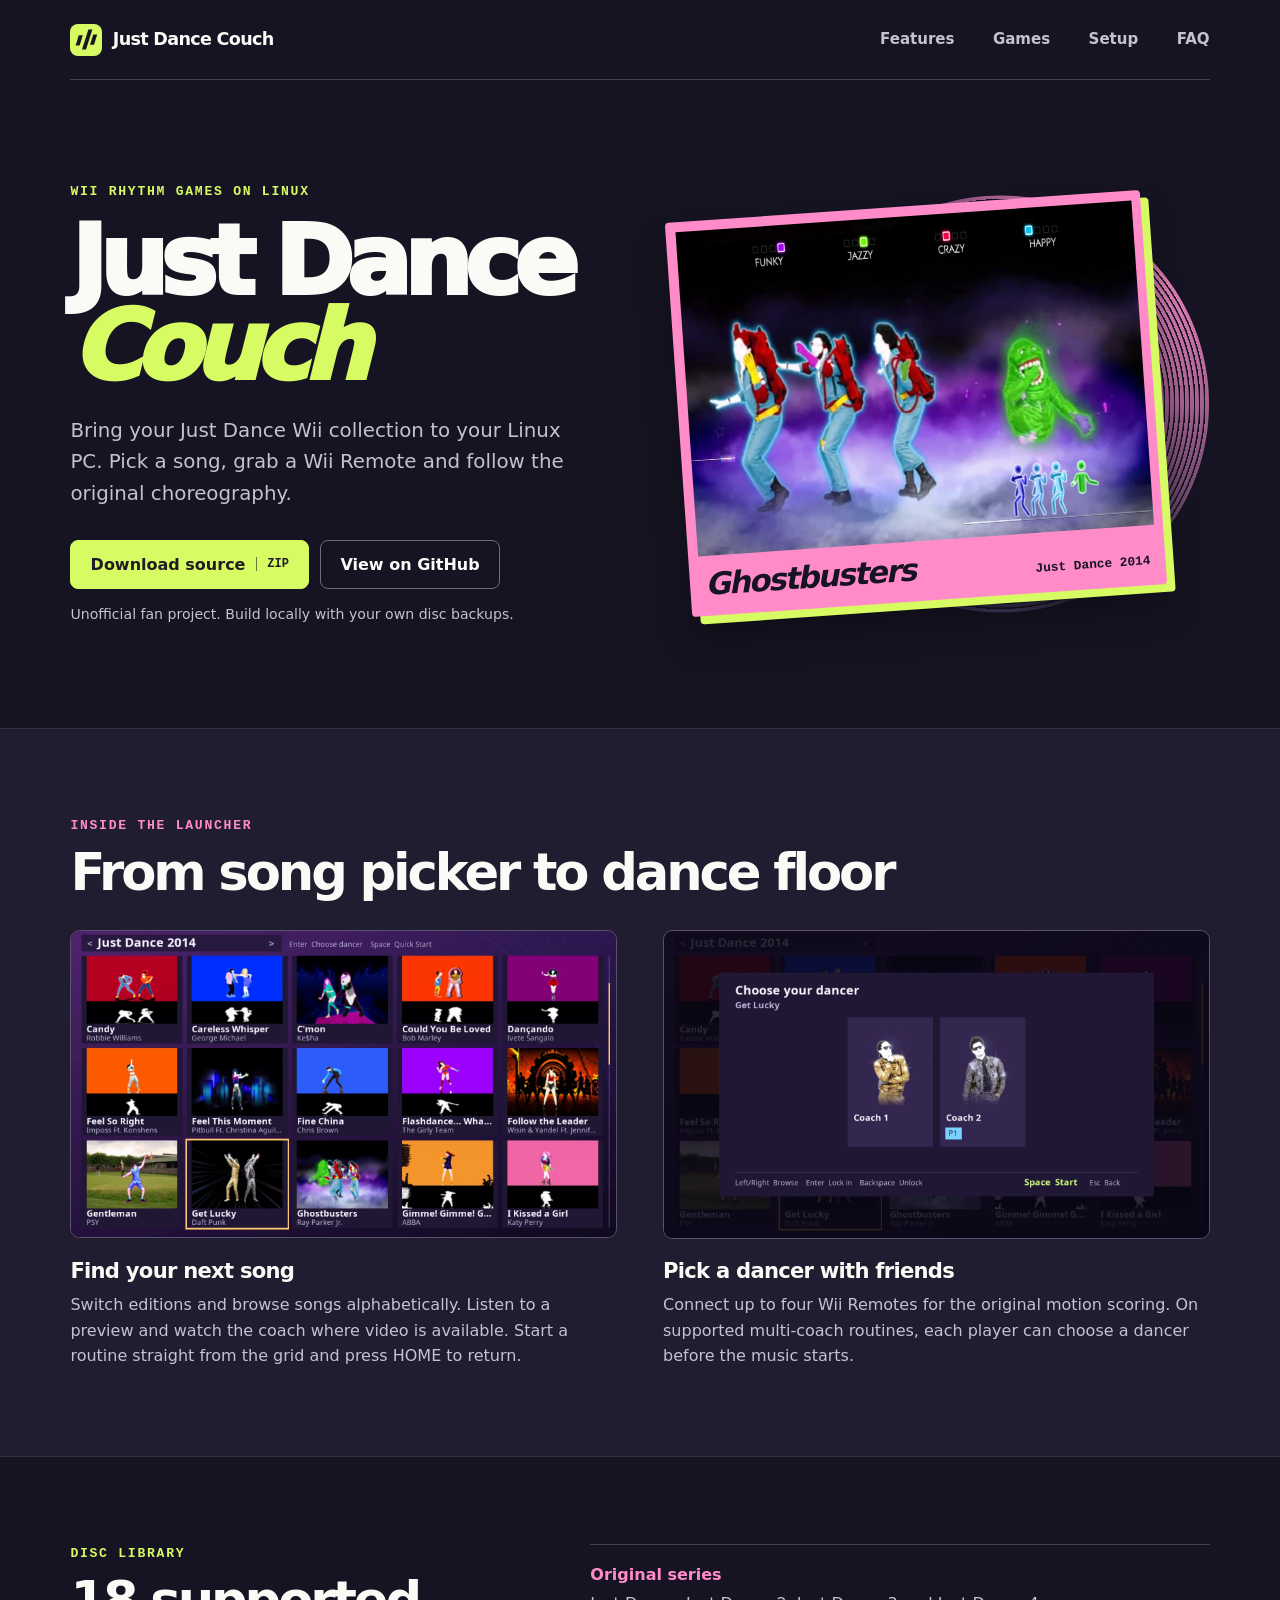
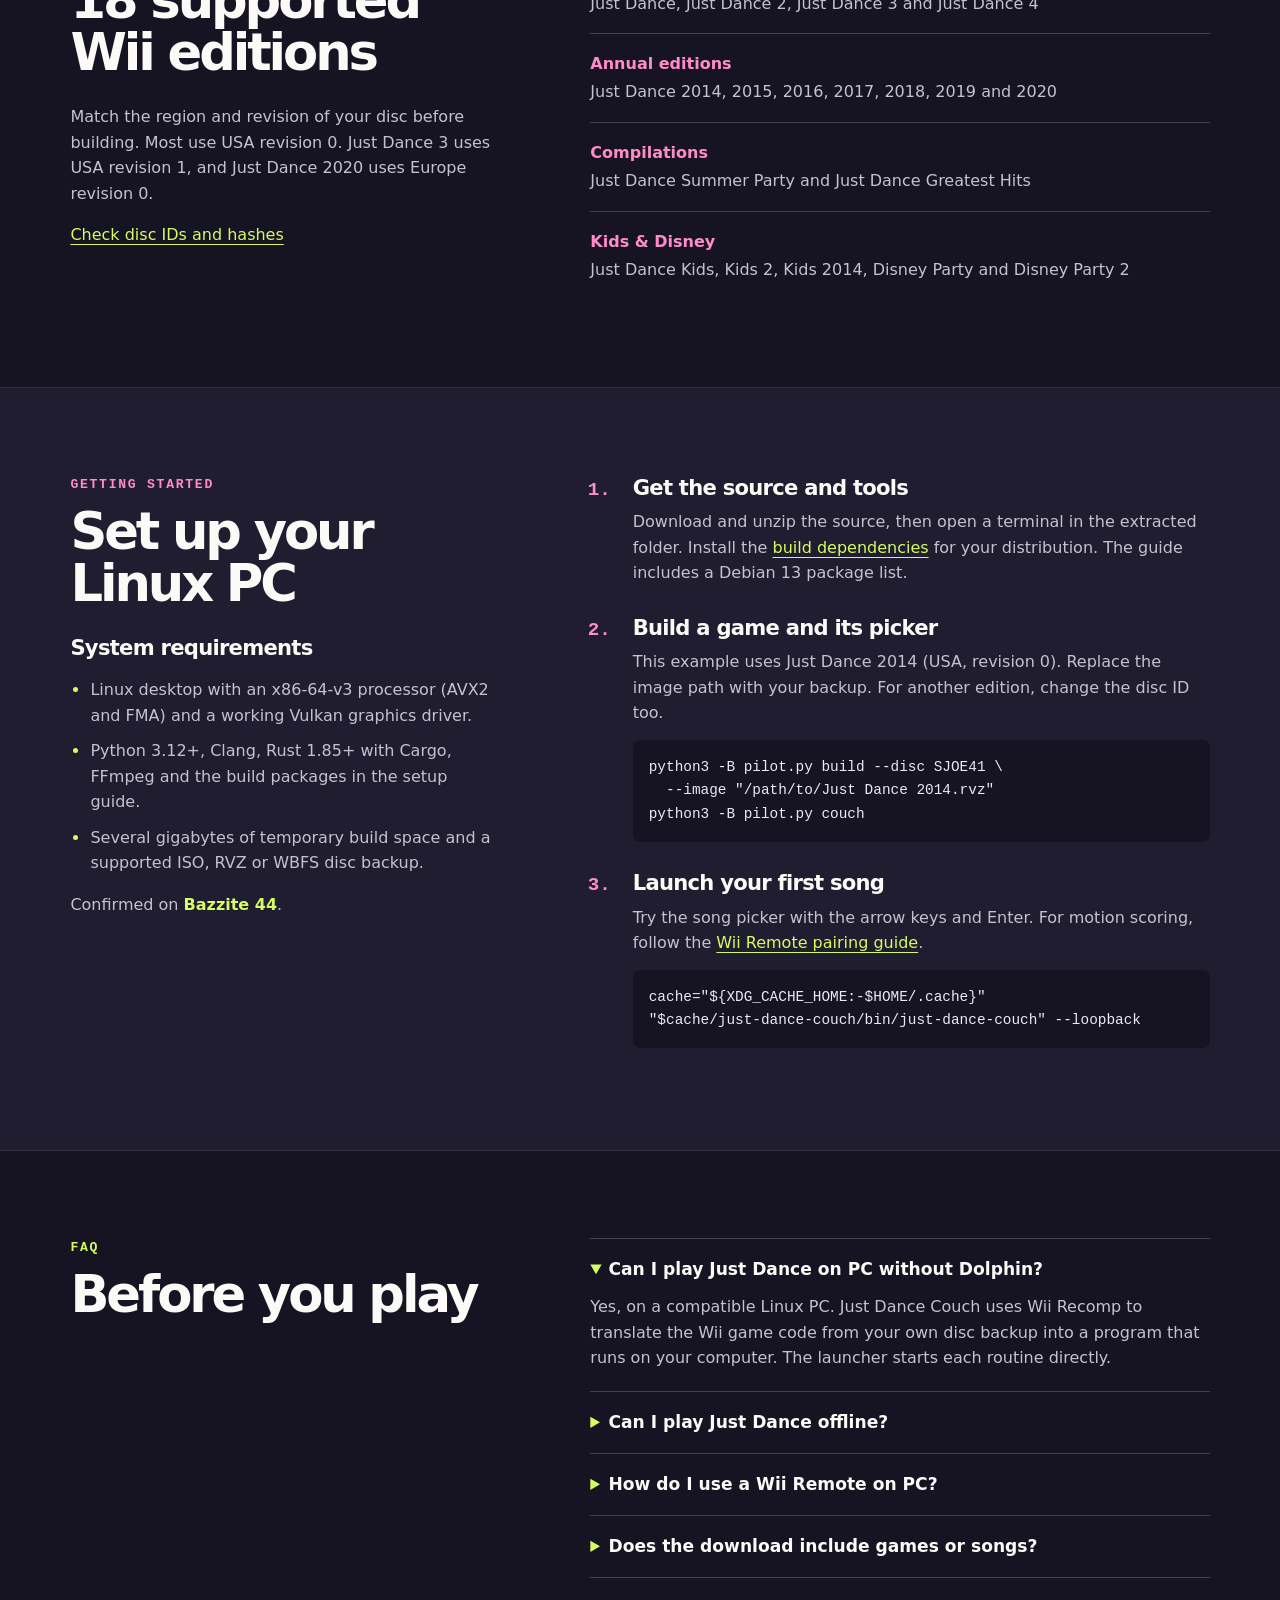
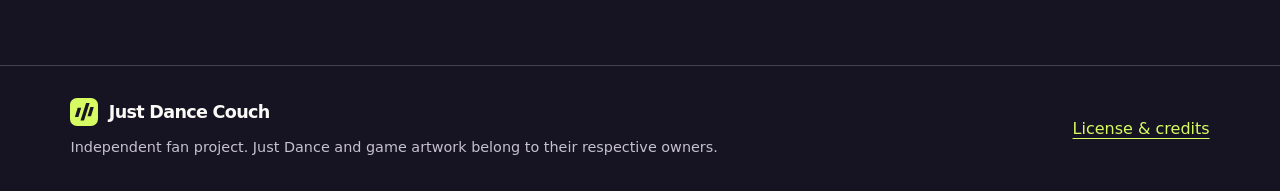
==== docs/index.html @ 65573bfb "Publish the Just Dance Couch landing page on GitHub Pages" ====
<!doctype html>
<html lang="en">
<head>
  <meta charset="utf-8">
  <meta name="viewport" content="width=device-width, initial-scale=1">
  <meta name="theme-color" content="#161422">
  <title>Just Dance Couch – Play Just Dance Wii on a Linux PC</title>
  <meta name="description" content="Play Just Dance on PC with your own Wii disc backups. Explore 18 Wii editions, offline play and Wii Remote motion scoring in this unofficial Linux launcher.">
  <link rel="canonical" href="https://filip722.github.io/Just-Dance-Couch/">
  <link rel="icon" type="image/svg+xml" href="icon.svg">
  <link rel="stylesheet" href="style.css">
  <meta property="og:type" content="website">
  <meta property="og:title" content="Just Dance Couch – Your Wii collection on Linux">
  <meta property="og:description" content="Pick a song, grab a Wii Remote and dance. An unofficial Linux launcher for your own Just Dance Wii backups.">
  <meta property="og:url" content="https://filip722.github.io/Just-Dance-Couch/">
  <meta property="og:image" content="https://filip722.github.io/Just-Dance-Couch/share.jpg">
  <meta property="og:image:width" content="1200">
  <meta property="og:image:height" content="630">
  <meta property="og:image:alt" content="Just Dance Couch beside four-player Ghostbusters gameplay from Just Dance 2014">
  <meta name="twitter:card" content="summary_large_image">
  <meta name="twitter:title" content="Just Dance Couch – Your Wii collection on Linux">
  <meta name="twitter:description" content="Play your own Just Dance Wii discs on a Linux PC with the original choreography and Wii Remote scoring.">
  <meta name="twitter:image" content="https://filip722.github.io/Just-Dance-Couch/share.jpg">
  <meta name="twitter:image:alt" content="Just Dance Couch beside the four Ghostbusters coaches on stage">
  <script type="application/ld+json">
  {
    "@context": "https://schema.org",
    "@type": "SoftwareApplication",
    "name": "Just Dance Couch",
    "url": "https://filip722.github.io/Just-Dance-Couch/",
    "description": "An unofficial Linux launcher for playing supported Just Dance Wii disc backups with their original choreography and motion scoring.",
    "applicationCategory": "GameApplication",
    "operatingSystem": "Linux",
    "processorRequirements": "x86-64-v3 (AVX2 and FMA)",
    "softwareRequirements": "Working Vulkan driver, Python 3.12 or newer and the documented native build tools",
    "downloadUrl": "https://github.com/Filip722/Just-Dance-Couch/archive/26e484105dd560e28f6794220cb9316770522871.zip",
    "screenshot": "https://filip722.github.io/Just-Dance-Couch/screenshots/song-grid.webp",
    "offers": { "@type": "Offer", "price": "0", "priceCurrency": "USD" }
  }
  </script>
</head>
<body>
  <a class="skip" href="#main">Skip to content</a>
  <header class="wrap">
    <a class="brand" href="./"><img src="icon.svg" width="32" height="32" alt="">Just Dance Couch</a>
    <nav aria-label="Main navigation">
      <a href="#features">Features</a><a href="#games">Games</a><a href="#setup">Setup</a><a href="#faq">FAQ</a>
    </nav>
  </header>
  <main id="main">
    <section class="hero wrap" aria-labelledby="hero-title">
      <div class="hero-copy">
        <p class="kicker">Wii rhythm games on Linux</p>
        <h1 id="hero-title">Just Dance <span>Couch</span></h1>
        <p class="intro">Bring your Just Dance Wii collection to your Linux PC. Pick a song, grab a Wii Remote and follow the original choreography.</p>
        <div class="actions">
          <a class="button primary" href="https://github.com/Filip722/Just-Dance-Couch/archive/26e484105dd560e28f6794220cb9316770522871.zip">Download source <small>ZIP</small></a>
          <a class="button secondary" href="https://github.com/Filip722/Just-Dance-Couch">View on GitHub</a>
        </div>
        <p class="note">Unofficial fan project. Build locally with your own disc backups.</p>
      </div>
      <div class="sleeve">
        <div class="record" aria-hidden="true"></div>
        <figure class="cover">
          <img src="screenshots/gameplay.webp" width="640" height="456" fetchpriority="high" alt="Three Ghostbusters coaches and Slimer on stage, with four player markers and the next moves along the bottom">
          <figcaption><span>Ghostbusters</span> Just Dance 2014</figcaption>
        </figure>
      </div>
    </section>

    <section id="features" class="band">
      <div class="wrap">
        <p class="kicker pink">Inside the launcher</p>
        <h2>From song picker to dance floor</h2>
        <div class="features">
          <figure>
            <a href="screenshots/song-grid.webp" aria-label="Open the full-size song library screenshot"><img src="screenshots/song-grid.webp" width="1600" height="900" loading="lazy" alt="Just Dance 2014 song library with Get Lucky highlighted in the five-column grid"></a>
            <figcaption><h3>Find your next song</h3><p>Switch editions and browse songs alphabetically. Listen to a preview and watch the coach where video is available. Start a routine straight from the grid and press HOME to return.</p></figcaption>
          </figure>
          <figure>
            <a href="screenshots/coach-picker.webp" aria-label="Open the full-size dancer selection screenshot"><img src="screenshots/coach-picker.webp" width="1600" height="900" loading="lazy" alt="Get Lucky dancer selection screen with Player 1 assigned to the silver coach"></a>
            <figcaption><h3>Pick a dancer with friends</h3><p>Connect up to four Wii Remotes for the original motion scoring. On supported multi-coach routines, each player can choose a dancer before the music starts.</p></figcaption>
          </figure>
        </div>
      </div>
    </section>

    <section id="games" class="wrap section">
      <div class="split">
        <div><p class="kicker">Disc library</p><h2>18 supported <br>Wii editions</h2>
          <p>Match the region and revision of your disc before building. Most use USA revision 0. Just Dance 3 uses USA revision 1, and Just Dance 2020 uses Europe revision 0.</p>
          <a href="https://github.com/Filip722/Just-Dance-Couch/blob/main/docs/disc-images.md">Check disc IDs and hashes</a>
        </div>
        <dl class="editions">
          <div><dt>Original series</dt><dd>Just Dance, Just Dance 2, Just Dance 3 and Just Dance 4</dd></div>
          <div><dt>Annual editions</dt><dd>Just Dance 2014, 2015, 2016, 2017, 2018, 2019 and 2020</dd></div>
          <div><dt>Compilations</dt><dd>Just Dance Summer Party and Just Dance Greatest Hits</dd></div>
          <div><dt>Kids &amp; Disney</dt><dd>Just Dance Kids, Kids 2, Kids 2014, Disney Party and Disney Party 2</dd></div>
        </dl>
      </div>
    </section>

    <section id="setup" class="band">
      <div class="wrap split">
        <div><p class="kicker pink">Getting started</p><h2>Set up your Linux PC</h2>
          <h3>System requirements</h3>
          <ul class="requirements">
            <li>Linux desktop with an x86-64-v3 processor (AVX2 and FMA) and a working Vulkan graphics driver.</li>
            <li>Python 3.12+, Clang, Rust 1.85+ with Cargo, FFmpeg and the build packages in the setup guide.</li>
            <li>Several gigabytes of temporary build space and a supported ISO, RVZ or WBFS disc backup.</li>
          </ul>
          <p class="platform">Confirmed on <strong>Bazzite 44</strong>.</p>
        </div>
        <ol class="steps">
          <li><h3>Get the source and tools</h3><p>Download and unzip the source, then open a terminal in the extracted folder. Install the <a href="https://github.com/Filip722/Just-Dance-Couch#1-install-the-build-dependencies">build dependencies</a> for your distribution. The guide includes a Debian 13 package list.</p></li>
          <li><h3>Build a game and its picker</h3><p>This example uses Just Dance 2014 (USA, revision 0). Replace the image path with your backup. For another edition, change the disc ID too.</p>
            <pre tabindex="0" role="region" aria-label="Build commands"><code>python3 -B pilot.py build --disc SJOE41 \
  --image "/path/to/Just Dance 2014.rvz"
python3 -B pilot.py couch</code></pre>
          </li>
          <li><h3>Launch your first song</h3><p>Try the song picker with the arrow keys and Enter. For motion scoring, follow the <a href="https://github.com/Filip722/Just-Dance-Couch#wii-remotes">Wii Remote pairing guide</a>.</p>
            <pre tabindex="0" role="region" aria-label="Launch commands"><code>cache="${XDG_CACHE_HOME:-$HOME/.cache}"
"$cache/just-dance-couch/bin/just-dance-couch" --loopback</code></pre>
          </li>
        </ol>
      </div>
    </section>

    <section id="faq" class="wrap section split">
      <div><p class="kicker">FAQ</p><h2>Before you play</h2></div>
      <div class="answers">
        <details open><summary>Can I play Just Dance on PC without Dolphin?</summary><p>Yes, on a compatible Linux PC. Just Dance Couch uses Wii Recomp to translate the Wii game code from your own disc backup into a program that runs on your computer. The launcher starts each routine directly.</p></details>
        <details><summary>Can I play Just Dance offline?</summary><p>The first build needs internet access to fetch tools and runtime sources. After setup, you can play offline with local disc images. Keep the original images accessible during play. If they live on a network share, you still need a connection to that share.</p></details>
        <details><summary>How do I use a Wii Remote on PC?</summary><p>For direct pairing, attach a Nintendo Wii Bluetooth module (USB ID <code>057e:0305</code>), grant your user access, then start the launcher with <code>--usb-wii</code>. Press the red SYNC button inside each remote. A remote paired through Linux BlueZ can also work with a readable and writable <code>hidraw</code> device.</p></details>
        <details><summary>Does the download include games or songs?</summary><p>The free download contains the launcher source. Supply backups of Wii discs you own. You can also import your own Wii add-ons for the supported USA editions of Just Dance 2, 3, 4, 2014 and 2015.</p></details>
      </div>
    </section>
  </main>
  <footer><div class="wrap"><div><a class="brand" href="./"><img src="icon.svg" width="28" height="28" alt="">Just Dance Couch</a><p>Independent fan project. Just Dance and game artwork belong to their respective owners.</p></div><a href="https://github.com/Filip722/Just-Dance-Couch#license-and-credits">License &amp; credits</a></div></footer>
</body>
</html>
---- docs/style.css ----
:root {
  color-scheme: dark;
  --bg: #161422;
  --surface: #201d30;
  --ink: #fcfaf6;
  --muted: #c6c1d0;
  --lime: #d7fb62;
  --pink: #ff8cc9;
  --line: #464151;
  font: 100%/1.6 Inter, system-ui, sans-serif;
  color: var(--ink);
  background: var(--bg);
}
* { box-sizing: border-box; }
body, h1, h2, h3, p, figure, dl, dd { margin: 0; }
img { display: block; max-width: 100%; height: auto; }
a { color: var(--lime); text-underline-offset: .22em; }
a:hover { color: white; }
:focus-visible { outline: 3px solid var(--pink); outline-offset: 4px; }
.skip { position: absolute; left: 1rem; top: -8rem; z-index: 2; padding: .6rem; background: var(--bg); }
.skip:focus { top: .5rem; }
.wrap { width: min(73rem, 89%); margin-inline: auto; }
header, footer .wrap, nav, .actions, .brand { display: flex; align-items: center; }
header { min-height: 5rem; justify-content: space-between; border-bottom: 1px solid var(--line); }
.brand { gap: .65rem; color: var(--ink); font-size: 1.1rem; font-weight: 800; letter-spacing: -.04em; text-decoration: none; }
nav { gap: clamp(.8rem, 3vw, 2.4rem); }
nav a { color: var(--muted); font-size: .94rem; font-weight: 600; text-decoration: none; padding-block: .6rem; }
.hero { display: grid; grid-template-columns: 1fr 1fr; gap: 2rem; align-items: center; padding-block: clamp(4.5rem, 8vw, 8rem); }
.kicker { font: 700 .82rem/1.5 ui-monospace, monospace; text-transform: uppercase; letter-spacing: .13em; color: var(--lime); }
.pink { color: var(--pink); }
h1, h2, h3, .cover figcaption span { font-family: "Archivo Black", Inter, system-ui, sans-serif; }
h1 { margin: 1.1rem 0 1.5rem; font-size: clamp(4rem, 7.5vw, 7.1rem); font-weight: 950; line-height: .89; letter-spacing: -.078em; }
h1 span { display: block; width: fit-content; color: var(--lime); font-style: italic; padding-right: .1em; }
h2 { font-size: clamp(2.25rem, 4vw, 3.7rem); line-height: 1.02; letter-spacing: -.06em; font-weight: 850; margin: .65rem 0 1.6rem; }
h3 { font-size: 1.32rem; line-height: 1.25; letter-spacing: -.035em; }
p, dd, li { color: var(--muted); }
.intro { max-width: 33rem; font-size: clamp(1.08rem, 1.55vw, 1.32rem); }
.actions { flex-wrap: wrap; gap: .7rem; margin-top: 1.9rem; }
.button { display: inline-flex; align-items: center; gap: .65rem; justify-content: center; min-height: 3rem; padding: .65rem 1.2rem; border: 1px solid; border-radius: .5rem; text-decoration: none; font-weight: 750; }
.primary { background: var(--lime); color: #211c26; border-color: var(--lime); }
.primary:hover { background: #e7ffa0; color: #211c26; }
.primary small { font: 700 .75rem ui-monospace, monospace; border-left: 1px solid #687a30; padding-left: .65rem; }
.secondary { color: var(--ink); border-color: #71697c; }
.secondary:hover { background: var(--surface); }
.note { font-size: .88rem; margin-top: .9rem; }
.sleeve { position: relative; isolation: isolate; padding: 1rem 10% 1rem 4%; }
.record { position: absolute; z-index: -1; right: 0; top: 1%; bottom: 1%; aspect-ratio: 1; max-width: 100%; border-radius: 50%; background: repeating-radial-gradient(circle, transparent 0 3px, #141020 4px 5px), conic-gradient(from -50deg, #473351, #ff8cc9, #59405e, #a999ed, #473351); }
.cover { position: relative; transform: rotate(-4deg); padding: .6rem; border-radius: .25rem; background: var(--pink); box-shadow: .5rem .5rem 0 var(--lime), 0 1.5rem 2rem #100e19; color: var(--bg); }
.cover img { width: 100%; }
.cover figcaption { display: flex; align-items: baseline; justify-content: space-between; flex-wrap: wrap; gap: 0 .5rem; padding: .55rem .35rem .1rem; font: 700 .8rem/1.3 ui-monospace, monospace; }
.cover figcaption span { font-size: clamp(1.15rem, 2.4vw, 2rem); font-weight: 900; font-style: italic; letter-spacing: -.06em; }
.band { background: var(--surface); border-block: 1px solid #343041; }
.band > .wrap, .section { padding-block: clamp(3.75rem, 6.8vw, 6rem); }
.features { display: grid; grid-template-columns: 1fr 1fr; gap: clamp(1.75rem, 3.6vw, 3.3rem); margin-top: 2rem; }
.features img { width: 100%; border: 1px solid #5a526e; border-radius: .6rem; }
.features figure > a { display: block; }
.features figcaption { margin-top: 1.2rem; }
.features p, .steps p { margin-top: .5rem; }
.split { display: grid; grid-template-columns: minmax(0,.82fr) minmax(0,1.18fr); gap: clamp(2rem, 7vw, 6.5rem); }
.split > div > p + a { display: inline-block; margin-top: 1rem; }
.editions > div, .answers details { border-top: 1px solid var(--line); padding: 1.05rem 0; }
.editions dt { font-weight: 750; color: var(--pink); }
.editions dd { margin-top: .2rem; }
.requirements { padding-left: 1.25rem; }
.requirements li + li { margin-top: .6rem; }
.requirements li::marker, .platform strong { color: var(--lime); }
.steps { margin: 0; padding-left: 2rem; }
.steps li { padding-left: .65rem; }
.steps li + li { margin-top: 1.8rem; }
.steps li::marker { font: bold 1.2rem ui-monospace, monospace; color: var(--pink); }
.steps h3 { color: var(--ink); }
pre { background: var(--bg); padding: 1rem; border-radius: .45rem; overflow-x: auto; color: #eee8f5; font-size: .9rem; }
code { font-family: ui-monospace, monospace; }
.answers details:last-child { border-bottom: 1px solid var(--line); }
summary { cursor: pointer; font-weight: 700; font-size: 1.07rem; }
summary::marker { color: var(--lime); }
details p { margin: .7rem 0 .2rem; }
footer { border-top: 1px solid var(--line); }
footer .wrap { justify-content: space-between; gap: 1.4rem; padding-block: 2rem; }
footer p { margin-top: .6rem; font-size: .9rem; }
footer .wrap > a { flex-shrink: 0; }
@media (max-width: 48rem) {
  .hero, .split { grid-template-columns: minmax(0,1fr); }
  .hero { padding-block: 3.5rem; gap: 2rem; }
  h1 { font-size: clamp(4.2rem, 13vw, 6.5rem); }
  .sleeve { width: min(100%, 31rem); margin-inline: auto; }
  .split { gap: 1.8rem; }
  .split h2 br { display: none; }
}
@media (max-width: 36rem) {
  header { align-items: flex-start; flex-direction: column; gap: .4rem; padding-block: 1rem .55rem; }
  nav { width: 100%; justify-content: space-between; gap: .5rem; }
  nav a { padding: .5rem 0; }
  .features { grid-template-columns: minmax(0,1fr); gap: 2.2rem; }
  .wrap { width: 89%; }
  .button { padding-inline: .85rem; }
  footer .wrap { align-items: flex-start; flex-direction: column; }
}
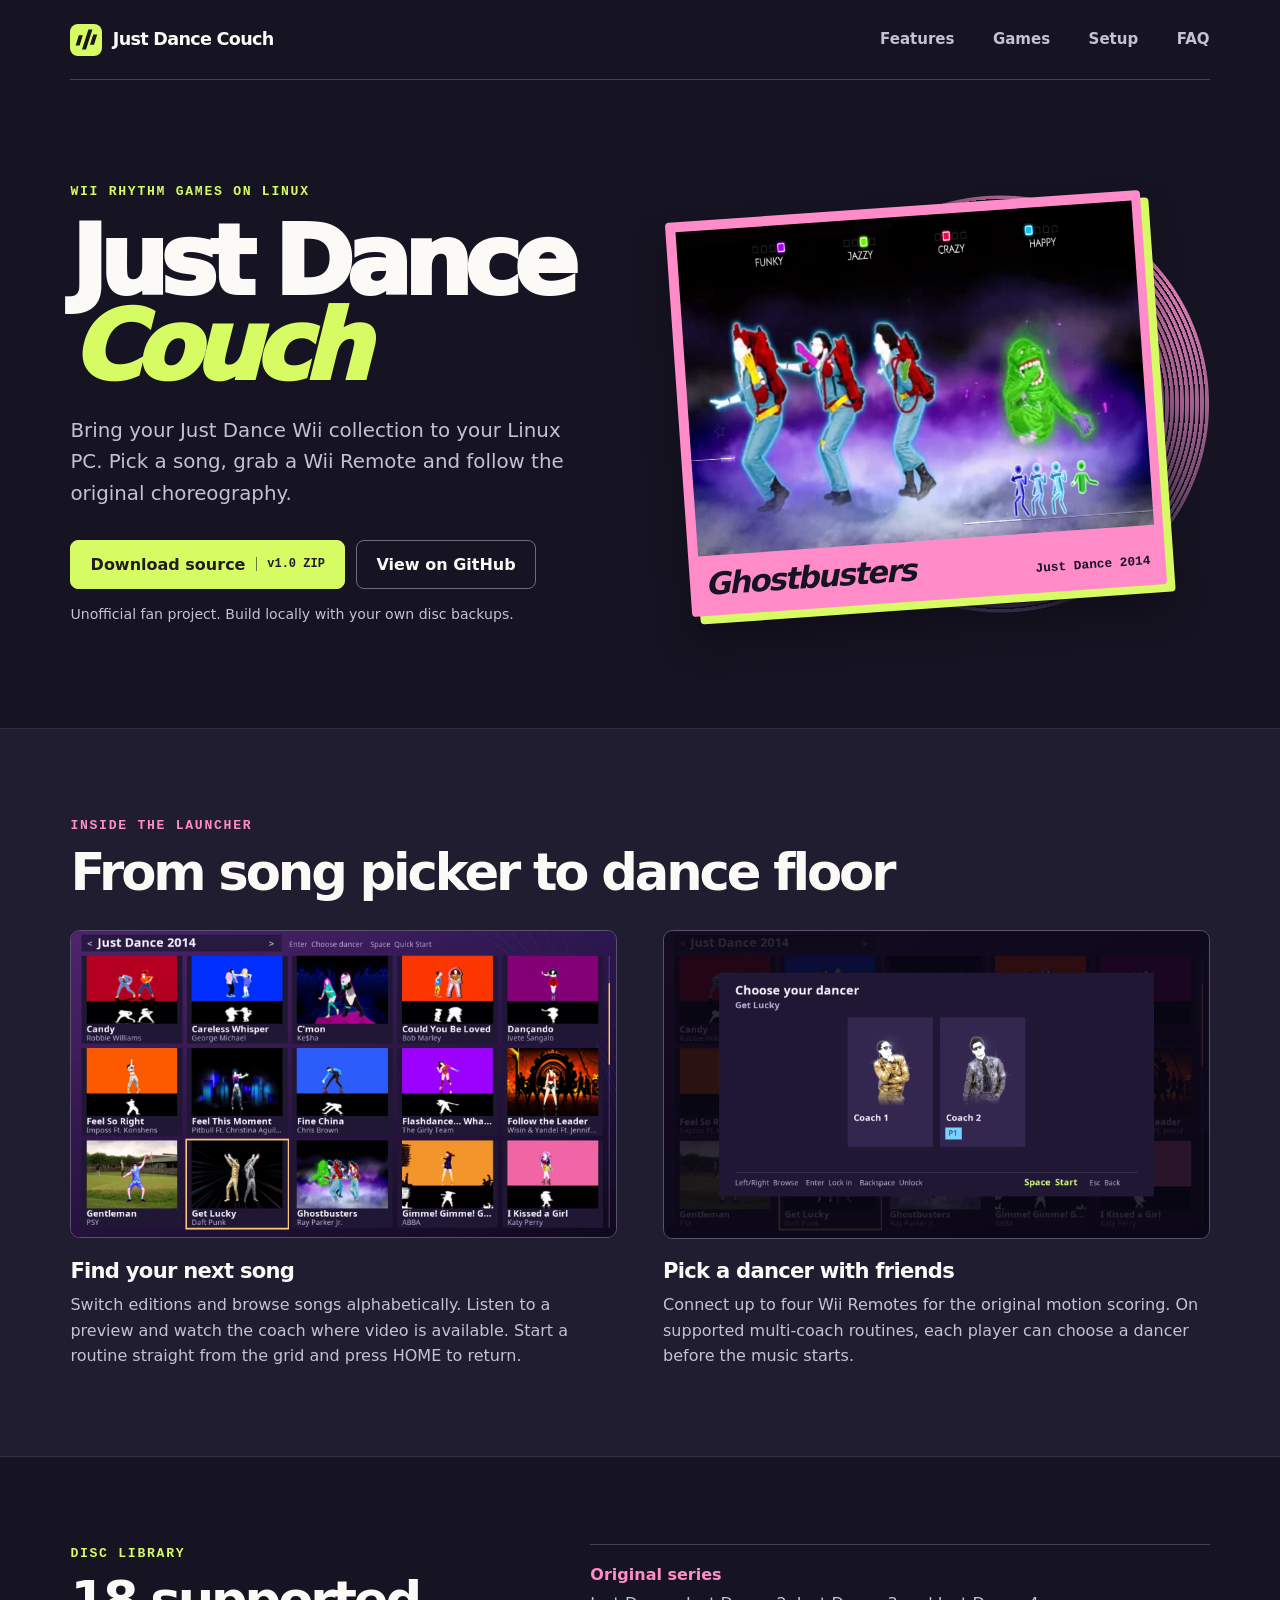
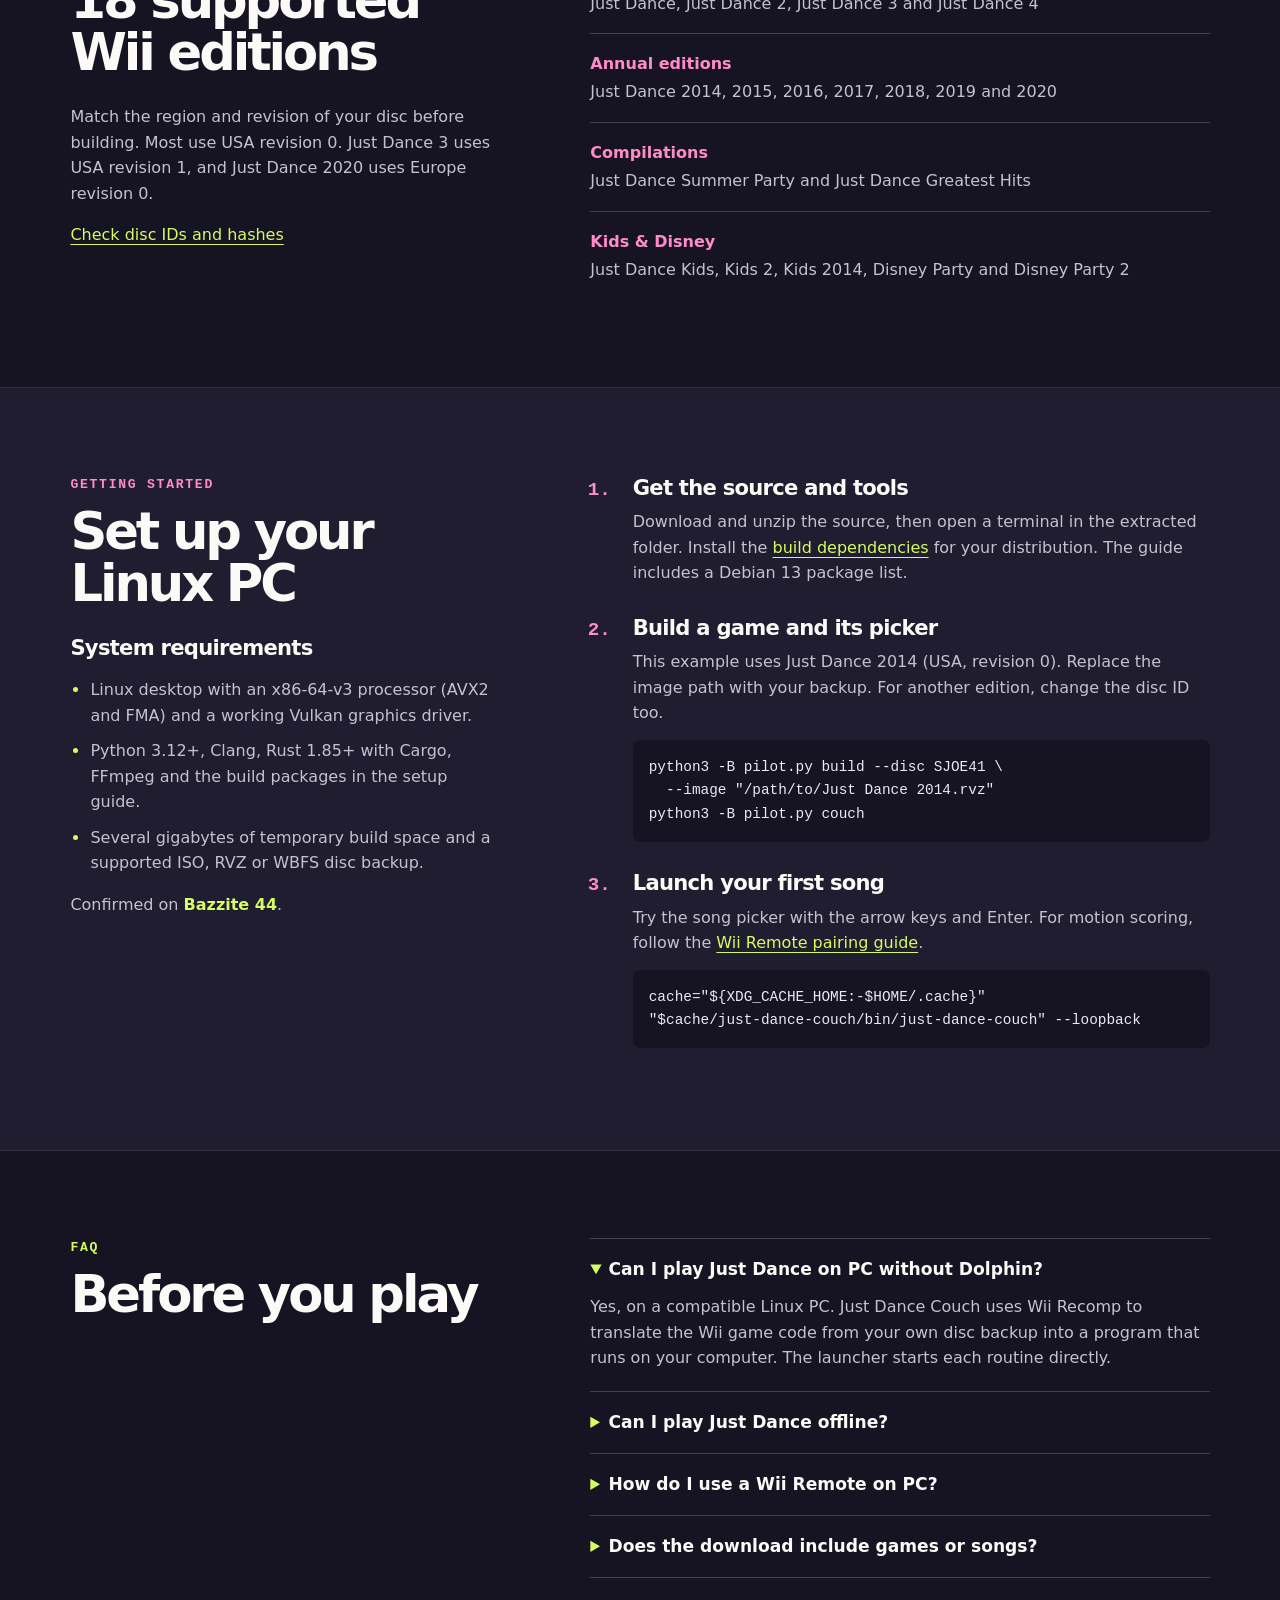
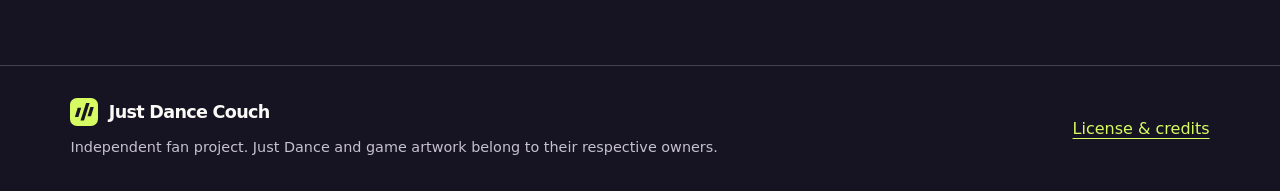
==== commit 1ea6ce0d: "Link the landing page to the v1.0 source release" ====
--- a/docs/index.html
+++ b/docs/index.html
@@ -31,9 +31,10 @@
     "description": "An unofficial Linux launcher for playing supported Just Dance Wii disc backups with their original choreography and motion scoring.",
     "applicationCategory": "GameApplication",
     "operatingSystem": "Linux",
+    "softwareVersion": "1.0",
     "processorRequirements": "x86-64-v3 (AVX2 and FMA)",
     "softwareRequirements": "Working Vulkan driver, Python 3.12 or newer and the documented native build tools",
-    "downloadUrl": "https://github.com/Filip722/Just-Dance-Couch/archive/26e484105dd560e28f6794220cb9316770522871.zip",
+    "downloadUrl": "https://github.com/Filip722/Just-Dance-Couch/archive/refs/tags/v1.0.zip",
     "screenshot": "https://filip722.github.io/Just-Dance-Couch/screenshots/song-grid.webp",
     "offers": { "@type": "Offer", "price": "0", "priceCurrency": "USD" }
   }
@@ -54,7 +55,7 @@
         <h1 id="hero-title">Just Dance <span>Couch</span></h1>
         <p class="intro">Bring your Just Dance Wii collection to your Linux PC. Pick a song, grab a Wii Remote and follow the original choreography.</p>
         <div class="actions">
-          <a class="button primary" href="https://github.com/Filip722/Just-Dance-Couch/archive/26e484105dd560e28f6794220cb9316770522871.zip">Download source <small>ZIP</small></a>
+          <a class="button primary" href="https://github.com/Filip722/Just-Dance-Couch/archive/refs/tags/v1.0.zip">Download source <small>v1.0 ZIP</small></a>
           <a class="button secondary" href="https://github.com/Filip722/Just-Dance-Couch">View on GitHub</a>
         </div>
         <p class="note">Unofficial fan project. Build locally with your own disc backups.</p>
